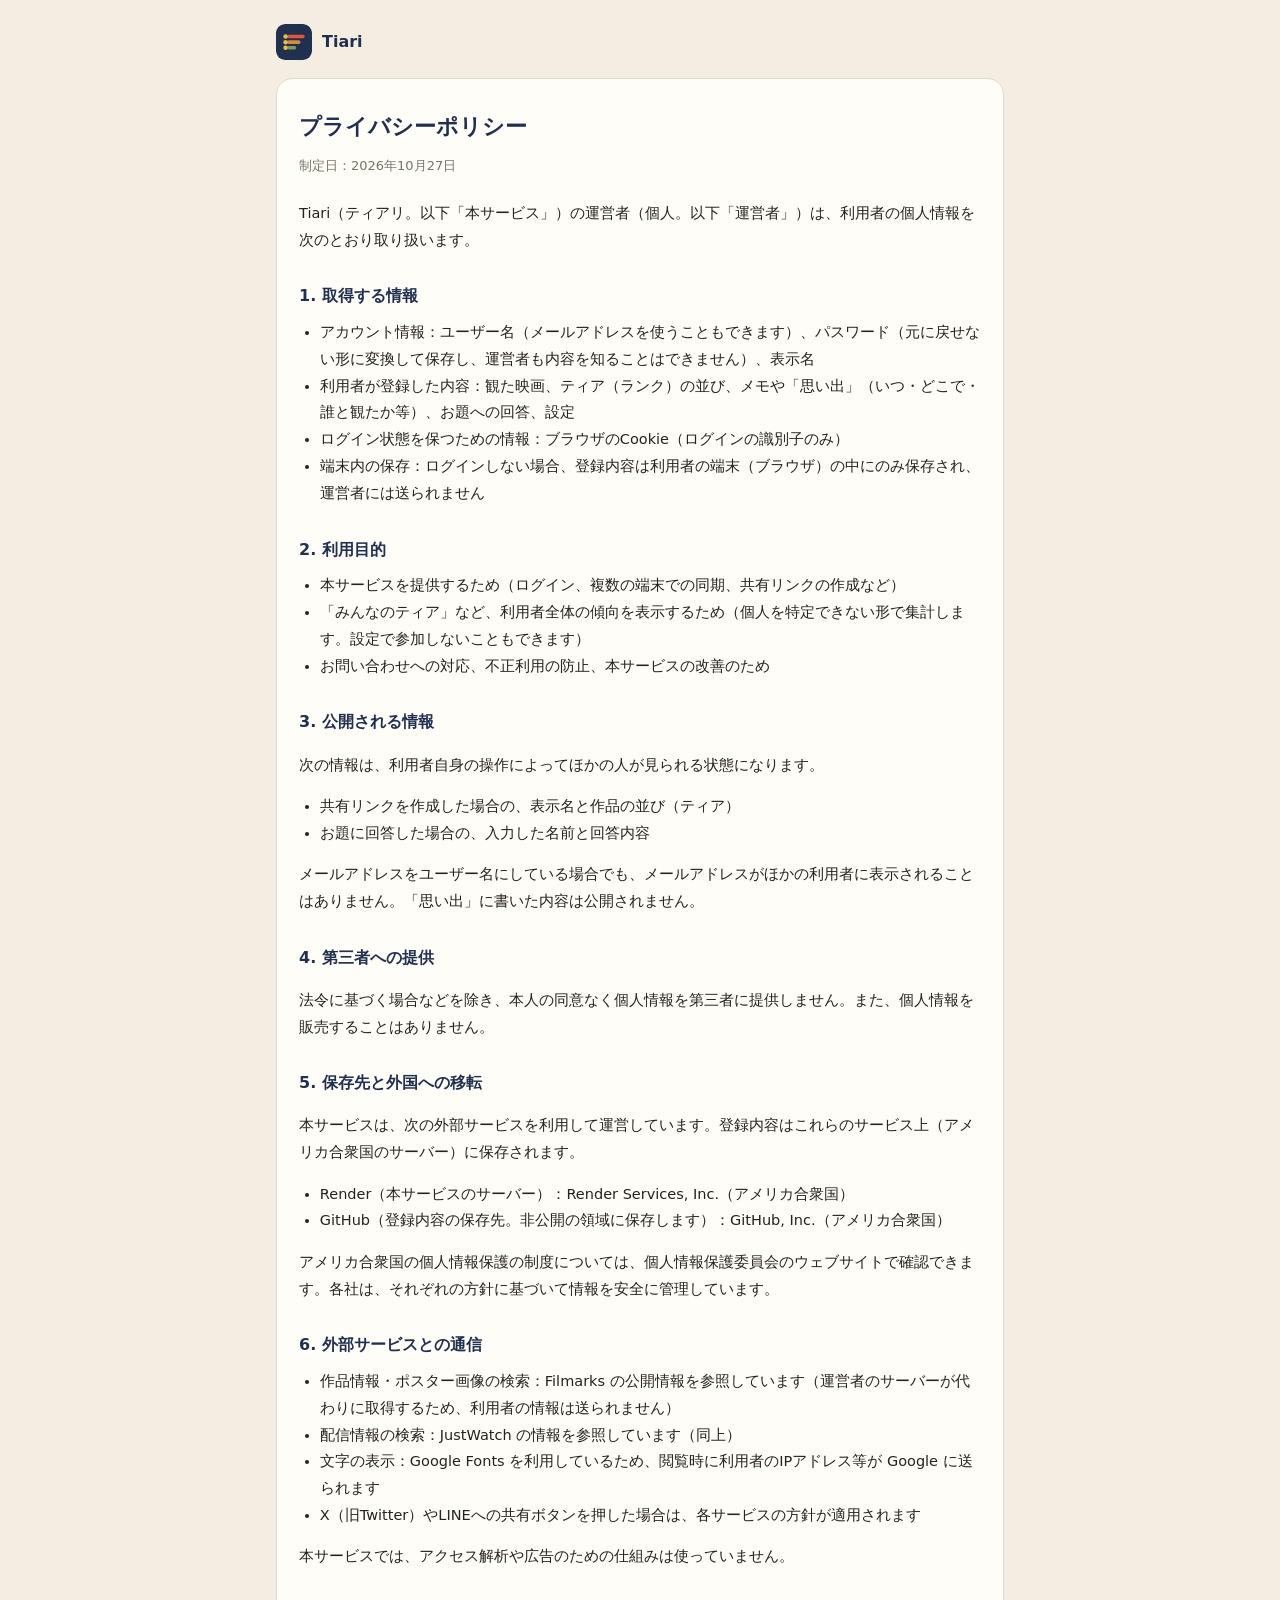
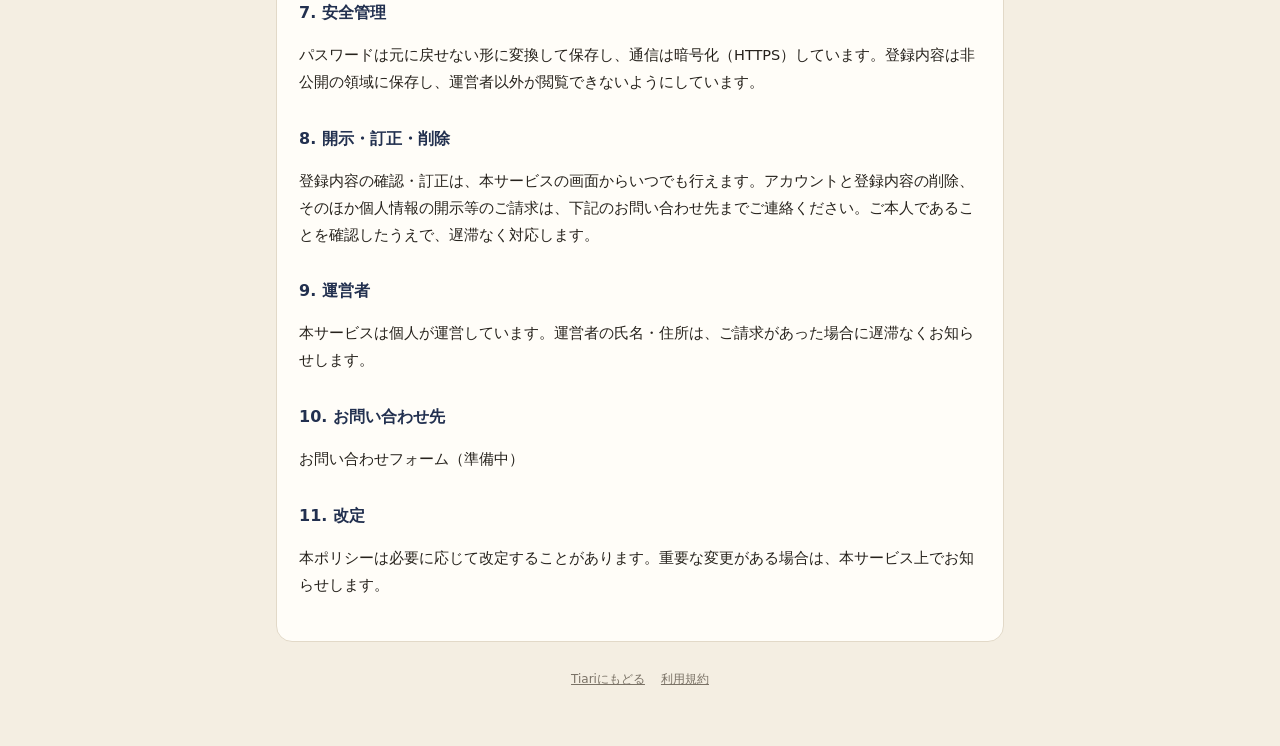
==== privacy.html @ 4fba4199 "統計・ティア分析に映画タイプ診断を追加（タイプ名・好みの軸スライダー・ひと目でわかる数字・年代の縦棒グラフ） Co-Authored-By: Claude Opus 5.5 <noreply@anth" ====
<!DOCTYPE html>
<html lang="ja">
<head>
  <meta charset="UTF-8" />
  <meta name="viewport" content="width=device-width, initial-scale=1.0" />
  <title>プライバシーポリシー｜Tiari</title>
  <link rel="icon" href="icon.svg" type="image/svg+xml" />
  <link rel="stylesheet" href="legal.css" />
</head>
<body>
  <div class="wrap">
    <a class="top" href="./"><img src="icon.svg" alt="" />Tiari</a>
    <article>
      <h1>プライバシーポリシー</h1>
      <p class="date">制定日：2026年10月27日</p>

      <p>Tiari（ティアリ。以下「本サービス」）の運営者（個人。以下「運営者」）は、利用者の個人情報を次のとおり取り扱います。</p>

      <h2>1. 取得する情報</h2>
      <ul>
        <li>アカウント情報：ユーザー名（メールアドレスを使うこともできます）、パスワード（元に戻せない形に変換して保存し、運営者も内容を知ることはできません）、表示名</li>
        <li>利用者が登録した内容：観た映画、ティア（ランク）の並び、メモや「思い出」（いつ・どこで・誰と観たか等）、お題への回答、設定</li>
        <li>ログイン状態を保つための情報：ブラウザのCookie（ログインの識別子のみ）</li>
        <li>端末内の保存：ログインしない場合、登録内容は利用者の端末（ブラウザ）の中にのみ保存され、運営者には送られません</li>
      </ul>

      <h2>2. 利用目的</h2>
      <ul>
        <li>本サービスを提供するため（ログイン、複数の端末での同期、共有リンクの作成など）</li>
        <li>「みんなのティア」など、利用者全体の傾向を表示するため（個人を特定できない形で集計します。設定で参加しないこともできます）</li>
        <li>お問い合わせへの対応、不正利用の防止、本サービスの改善のため</li>
      </ul>

      <h2>3. 公開される情報</h2>
      <p>次の情報は、利用者自身の操作によってほかの人が見られる状態になります。</p>
      <ul>
        <li>共有リンクを作成した場合の、表示名と作品の並び（ティア）</li>
        <li>お題に回答した場合の、入力した名前と回答内容</li>
      </ul>
      <p>メールアドレスをユーザー名にしている場合でも、メールアドレスがほかの利用者に表示されることはありません。「思い出」に書いた内容は公開されません。</p>

      <h2>4. 第三者への提供</h2>
      <p>法令に基づく場合などを除き、本人の同意なく個人情報を第三者に提供しません。また、個人情報を販売することはありません。</p>

      <h2>5. 保存先と外国への移転</h2>
      <p>本サービスは、次の外部サービスを利用して運営しています。登録内容はこれらのサービス上（アメリカ合衆国のサーバー）に保存されます。</p>
      <ul>
        <li>Render（本サービスのサーバー）：Render Services, Inc.（アメリカ合衆国）</li>
        <li>GitHub（登録内容の保存先。非公開の領域に保存します）：GitHub, Inc.（アメリカ合衆国）</li>
      </ul>
      <p>アメリカ合衆国の個人情報保護の制度については、個人情報保護委員会のウェブサイトで確認できます。各社は、それぞれの方針に基づいて情報を安全に管理しています。</p>

      <h2>6. 外部サービスとの通信</h2>
      <ul>
        <li>作品情報・ポスター画像の検索：Filmarks の公開情報を参照しています（運営者のサーバーが代わりに取得するため、利用者の情報は送られません）</li>
        <li>配信情報の検索：JustWatch の情報を参照しています（同上）</li>
        <li>文字の表示：Google Fonts を利用しているため、閲覧時に利用者のIPアドレス等が Google に送られます</li>
        <li>X（旧Twitter）やLINEへの共有ボタンを押した場合は、各サービスの方針が適用されます</li>
      </ul>
      <p>本サービスでは、アクセス解析や広告のための仕組みは使っていません。</p>

      <h2>7. 安全管理</h2>
      <p>パスワードは元に戻せない形に変換して保存し、通信は暗号化（HTTPS）しています。登録内容は非公開の領域に保存し、運営者以外が閲覧できないようにしています。</p>

      <h2>8. 開示・訂正・削除</h2>
      <p>登録内容の確認・訂正は、本サービスの画面からいつでも行えます。アカウントと登録内容の削除、そのほか個人情報の開示等のご請求は、下記のお問い合わせ先までご連絡ください。ご本人であることを確認したうえで、遅滞なく対応します。</p>

      <h2>9. 運営者</h2>
      <p>本サービスは個人が運営しています。運営者の氏名・住所は、ご請求があった場合に遅滞なくお知らせします。</p>

      <h2>10. お問い合わせ先</h2>
      <p id="contact">お問い合わせフォーム（準備中）</p>

      <h2>11. 改定</h2>
      <p>本ポリシーは必要に応じて改定することがあります。重要な変更がある場合は、本サービス上でお知らせします。</p>
    </article>
    <div class="foot"><a href="./">Tiariにもどる</a><a href="terms.html">利用規約</a></div>
  </div>
</body>
</html>
---- legal.css ----
:root { --bg: #f4eee2; --card: #fffdf8; --ink: #26221c; --dim: #7a7266; --navy: #22304f; --line: #e2d9c8; }
* { box-sizing: border-box; }
body { margin: 0; background: var(--bg); color: var(--ink); font-family: "Noto Sans JP", system-ui, sans-serif; line-height: 1.85; -webkit-text-size-adjust: 100%; }
.wrap { max-width: 760px; margin: 0 auto; padding: 24px 16px 56px; }
.top { display: flex; align-items: center; gap: 10px; margin-bottom: 18px; text-decoration: none; color: var(--navy); font-weight: 700; }
.top img { width: 36px; height: 36px; border-radius: 9px; }
article { background: var(--card); border: 1px solid var(--line); border-radius: 16px; padding: 28px 22px; }
h1 { font-size: 22px; margin: 0 0 6px; color: var(--navy); }
.date { color: var(--dim); font-size: 13px; margin: 0 0 22px; }
h2 { font-size: 16px; margin: 28px 0 8px; color: var(--navy); }
p, li { font-size: 14.5px; }
ul, ol { padding-left: 1.3em; margin: 6px 0; }
.foot { margin-top: 26px; text-align: center; font-size: 12px; color: var(--dim); }
.foot a { color: var(--dim); margin: 0 8px; }
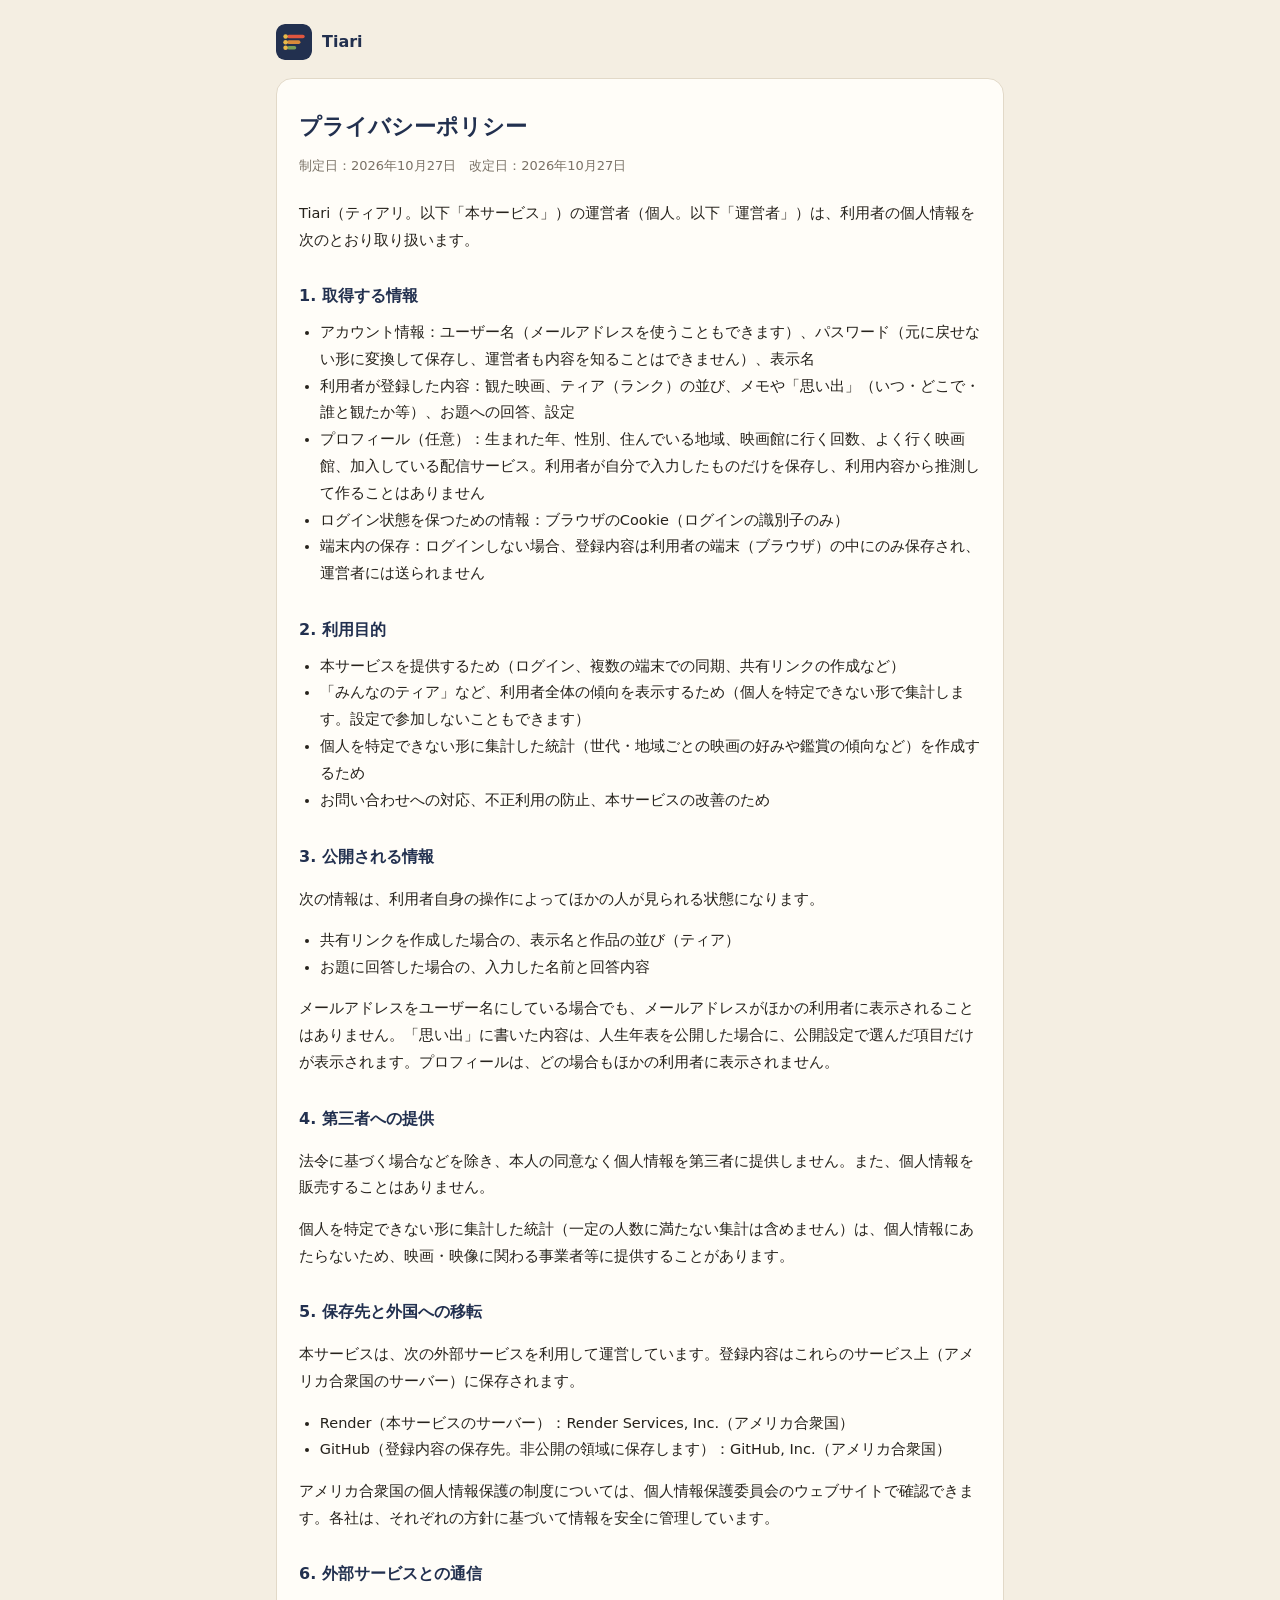
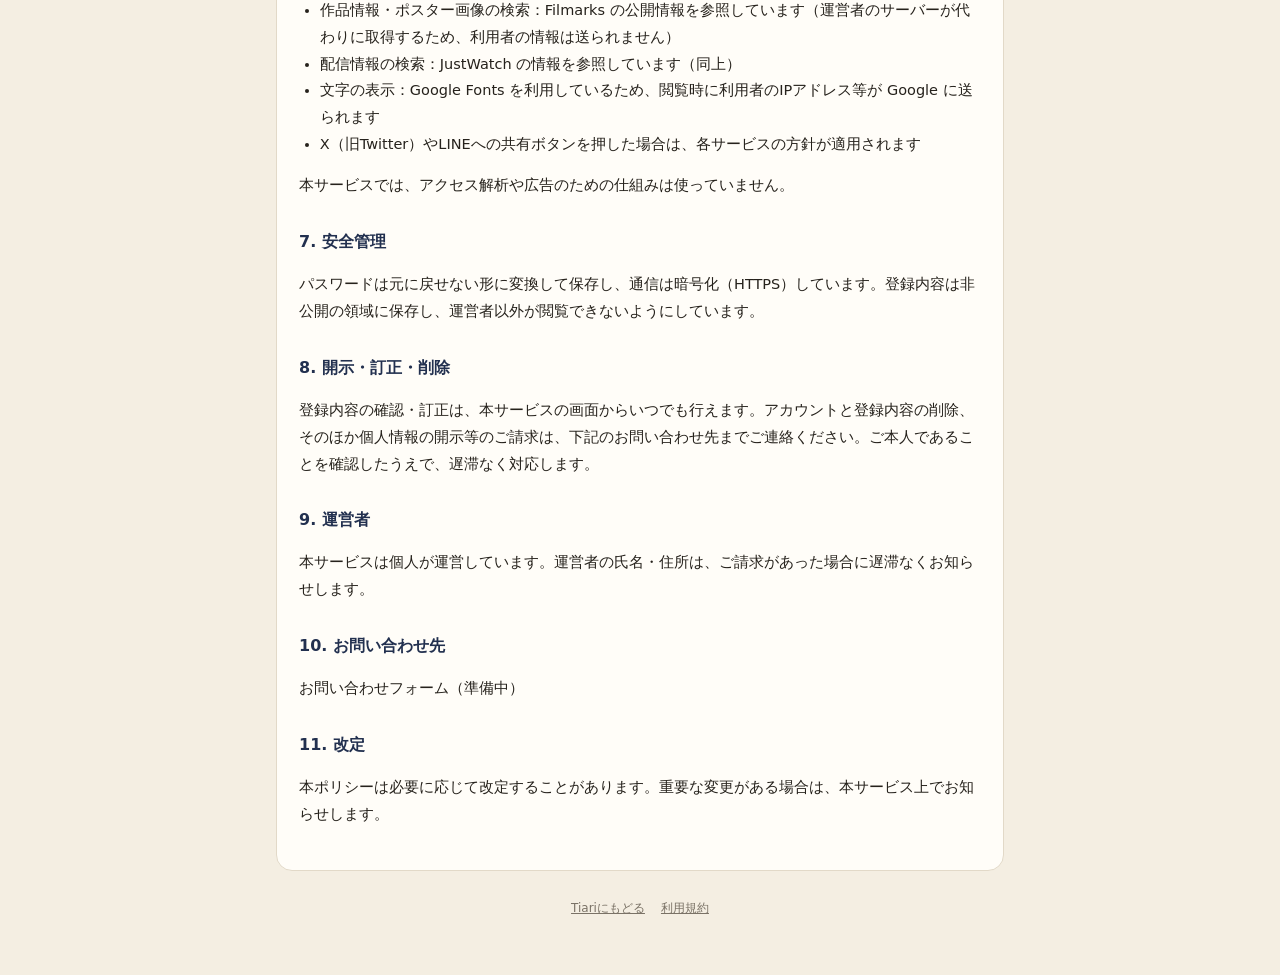
==== commit 106d4862: "プロフィール（非公開）をマイページに追加し、思い出の「どこで」「誰と」を選択式に。プライバシーポリシーに属性と統計の項目を追記 Co-Authored-By: Claude Opus 5.5 <nor" ====
--- a/privacy.html
+++ b/privacy.html
@@ -12,7 +12,7 @@
     <a class="top" href="./"><img src="icon.svg" alt="" />Tiari</a>
     <article>
       <h1>プライバシーポリシー</h1>
-      <p class="date">制定日：2026年10月27日</p>
+      <p class="date">制定日：2026年10月27日　改定日：2026年10月27日</p>
 
       <p>Tiari（ティアリ。以下「本サービス」）の運営者（個人。以下「運営者」）は、利用者の個人情報を次のとおり取り扱います。</p>
 
@@ -20,6 +20,7 @@
       <ul>
         <li>アカウント情報：ユーザー名（メールアドレスを使うこともできます）、パスワード（元に戻せない形に変換して保存し、運営者も内容を知ることはできません）、表示名</li>
         <li>利用者が登録した内容：観た映画、ティア（ランク）の並び、メモや「思い出」（いつ・どこで・誰と観たか等）、お題への回答、設定</li>
+        <li>プロフィール（任意）：生まれた年、性別、住んでいる地域、映画館に行く回数、よく行く映画館、加入している配信サービス。利用者が自分で入力したものだけを保存し、利用内容から推測して作ることはありません</li>
         <li>ログイン状態を保つための情報：ブラウザのCookie（ログインの識別子のみ）</li>
         <li>端末内の保存：ログインしない場合、登録内容は利用者の端末（ブラウザ）の中にのみ保存され、運営者には送られません</li>
       </ul>
@@ -28,6 +29,7 @@
       <ul>
         <li>本サービスを提供するため（ログイン、複数の端末での同期、共有リンクの作成など）</li>
         <li>「みんなのティア」など、利用者全体の傾向を表示するため（個人を特定できない形で集計します。設定で参加しないこともできます）</li>
+        <li>個人を特定できない形に集計した統計（世代・地域ごとの映画の好みや鑑賞の傾向など）を作成するため</li>
         <li>お問い合わせへの対応、不正利用の防止、本サービスの改善のため</li>
       </ul>
 
@@ -37,10 +39,11 @@
         <li>共有リンクを作成した場合の、表示名と作品の並び（ティア）</li>
         <li>お題に回答した場合の、入力した名前と回答内容</li>
       </ul>
-      <p>メールアドレスをユーザー名にしている場合でも、メールアドレスがほかの利用者に表示されることはありません。「思い出」に書いた内容は公開されません。</p>
+      <p>メールアドレスをユーザー名にしている場合でも、メールアドレスがほかの利用者に表示されることはありません。「思い出」に書いた内容は、人生年表を公開した場合に、公開設定で選んだ項目だけが表示されます。プロフィールは、どの場合もほかの利用者に表示されません。</p>
 
       <h2>4. 第三者への提供</h2>
       <p>法令に基づく場合などを除き、本人の同意なく個人情報を第三者に提供しません。また、個人情報を販売することはありません。</p>
+      <p>個人を特定できない形に集計した統計（一定の人数に満たない集計は含めません）は、個人情報にあたらないため、映画・映像に関わる事業者等に提供することがあります。</p>
 
       <h2>5. 保存先と外国への移転</h2>
       <p>本サービスは、次の外部サービスを利用して運営しています。登録内容はこれらのサービス上（アメリカ合衆国のサーバー）に保存されます。</p>
